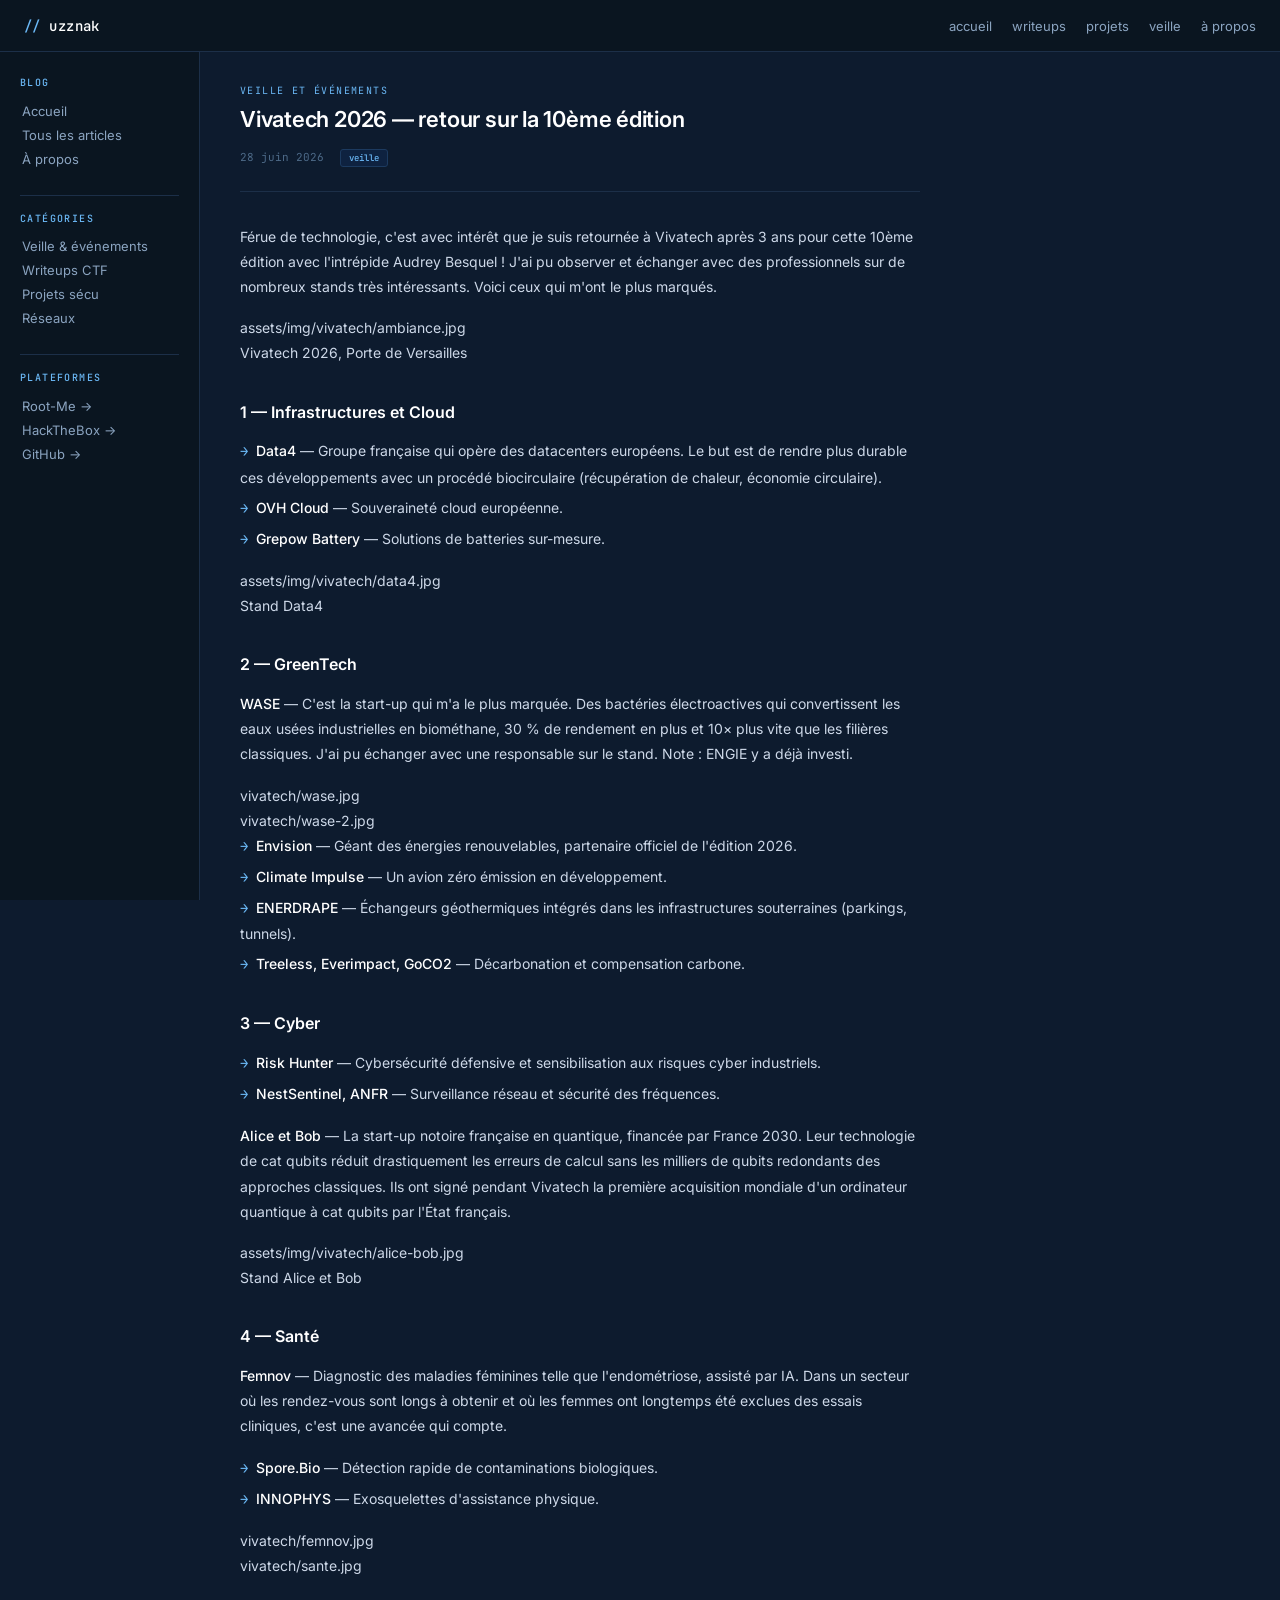
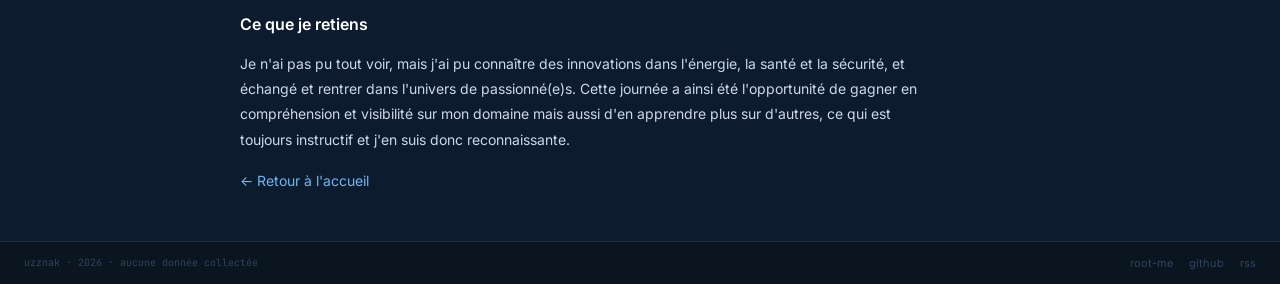
==== articles/vivatech-2026.html @ 24325f2f "creation dossier article + page Vivatech 2026 + module header js" ====
<!DOCTYPE html>
<html lang="fr">
<head>
  <meta charset="UTF-8">
  <meta name="viewport" content="width=device-width, initial-scale=1.0">
  <meta name="description" content="Retour sur Vivatech 2026 — WASE, Alice et Bob, Femnov, Risk Hunter.">
  <title>Vivatech 2026 — Uzznak</title>
  <link rel="stylesheet" href="../../style.css">
</head>
<body>

  <div id="header"></div>

  <div class="body">
    <div id="sidebar"></div>

    <main class="content">

      <div class="article-header">
        <div class="eyebrow">veille et événements</div>
        <h1>Vivatech 2026 — retour sur la 10ème édition</h1>
        <div class="article-meta">
          <span>28 juin 2026</span>
          <span class="badge veille">veille</span>
        </div>
      </div>

      <div class="article-body">

        <p>Férue de technologie, c'est avec intérêt que je suis retournée à Vivatech après 3 ans pour cette 10ème édition avec l'intrépide Audrey Besquel ! J'ai pu observer et échanger avec des professionnels sur de nombreux stands très intéressants. Voici ceux qui m'ont le plus marqués.</p>

        <!-- Image d'ambiance générale -->
        <figure>
          <img
            src="../../assets/img/vivatech/ambiance.jpg"
            alt="Vivatech 2026 — hall principal"
            class="article-img"
            onerror="this.style.display='none'; this.nextElementSibling.style.display='flex';">
          <div class="article-img-placeholder" style="display:none">
            
            <span>assets/img/vivatech/ambiance.jpg</span>
          </div>
          <figcaption class="article-img-caption">Vivatech 2026, Porte de Versailles</figcaption>
        </figure>

        <h2>1 — Infrastructures et Cloud</h2>

        <ul>
          <li><strong>Data4</strong> — Groupe française qui opère des datacenters européens. Le but est de rendre plus durable ces développements avec un procédé biocirculaire (récupération de chaleur, économie circulaire).</li>
          <li><strong>OVH Cloud</strong> — Souveraineté cloud européenne.</li>
          <li><strong>Grepow Battery</strong> — Solutions de batteries sur-mesure.</li>
        </ul>

        <figure>
          <img
            src="../../assets/img/vivatech/data4.jpg"
            alt="Stand Data4 — datacenter biocirculaire"
            class="article-img"
            onerror="this.style.display='none'; this.nextElementSibling.style.display='flex';">
          <div class="article-img-placeholder" style="display:none">
            
            <span>assets/img/vivatech/data4.jpg</span>
          </div>
          <figcaption class="article-img-caption">Stand Data4</figcaption>
        </figure>

        <h2>2 — GreenTech</h2>

        <p><strong>WASE</strong> — C'est la start-up qui m'a le plus marquée. Des bactéries électroactives qui convertissent les eaux usées industrielles en biométhane, 30 % de rendement en plus et 10× plus vite que les filières classiques. J'ai pu échanger avec une responsable sur le stand. Note : ENGIE y a déjà investi.</p>

        <div class="article-img-grid">
          <figure>
            <img
              src="../../assets/img/vivatech/wase.jpg"
              alt="Stand WASE"
              class="article-img"
              onerror="this.style.display='none'; this.nextElementSibling.style.display='flex';">
            <div class="article-img-placeholder" style="display:none">
              <span></span>
              <span>vivatech/wase.jpg</span>
            </div>
          </figure>
          <figure>
            <img
              src="../../assets/img/vivatech/wase-2.jpg"
              alt="Stand WASE — détail"
              class="article-img"
              onerror="this.style.display='none'; this.nextElementSibling.style.display='flex';">
            <div class="article-img-placeholder" style="display:none">
              
              <span>vivatech/wase-2.jpg</span>
            </div>
          </figure>
        </div>

        <ul>
          <li><strong>Envision</strong> — Géant des énergies renouvelables, partenaire officiel de l'édition 2026.</li>
          <li><strong>Climate Impulse</strong> — Un avion zéro émission en développement.</li>
          <li><strong>ENERDRAPE</strong> — Échangeurs géothermiques intégrés dans les infrastructures souterraines (parkings, tunnels).</li>
          <li><strong>Treeless, Everimpact, GoCO2</strong> — Décarbonation et compensation carbone.</li>
        </ul>

        <h2>3 — Cyber</h2>

        <ul>
          <li><strong>Risk Hunter</strong> — Cybersécurité défensive et sensibilisation aux risques cyber industriels.</li>
          <li><strong>NestSentinel, ANFR</strong> — Surveillance réseau et sécurité des fréquences.</li>
        </ul>

        <p><strong>Alice et Bob</strong> — La start-up notoire française en quantique, financée par France 2030. Leur technologie de cat qubits réduit drastiquement les erreurs de calcul sans les milliers de qubits redondants des approches classiques. Ils ont signé pendant Vivatech la première acquisition mondiale d'un ordinateur quantique à cat qubits par l'État français.</p>

        <figure>
          <img
            src="../../assets/img/vivatech/alice-bob.jpg"
            alt="Stand Alice et Bob — quantique"
            class="article-img"
            onerror="this.style.display='none'; this.nextElementSibling.style.display='flex';">
          <div class="article-img-placeholder" style="display:none">
            
            <span>assets/img/vivatech/alice-bob.jpg</span>
          </div>
          <figcaption class="article-img-caption">Stand Alice et Bob</figcaption>
        </figure>

        <h2>4 — Santé</h2>

        <p><strong>Femnov</strong> — Diagnostic des maladies féminines telle que l'endométriose, assisté par IA. Dans un secteur où les rendez-vous sont longs à obtenir et où les femmes ont longtemps été exclues des essais cliniques, c'est une avancée qui compte.</p>

        <ul>
          <li><strong>Spore.Bio</strong> — Détection rapide de contaminations biologiques.</li>
          <li><strong>INNOPHYS</strong> — Exosquelettes d'assistance physique.</li>
        </ul>

        <div class="article-img-grid">
          <figure>
            <img
              src="../../assets/img/vivatech/femnov.jpg"
              alt="Stand Femnov"
              class="article-img"
              onerror="this.style.display='none'; this.nextElementSibling.style.display='flex';">
            <div class="article-img-placeholder" style="display:none">
              
              <span>vivatech/femnov.jpg</span>
            </div>
          </figure>
          <figure>
            <img
              src="../../assets/img/vivatech/sante.jpg"
              alt="Zone santé Vivatech"
              class="article-img"
              onerror="this.style.display='none'; this.nextElementSibling.style.display='flex';">
            <div class="article-img-placeholder" style="display:none">
              
              <span>vivatech/sante.jpg</span>
            </div>
          </figure>
        </div>

        <h2>Ce que je retiens</h2>

        <p>Je n'ai pas pu tout voir, mais j'ai pu connaître des innovations dans l'énergie, la santé et la sécurité, et échangé et rentrer dans l'univers de passionné(e)s. Cette journée a ainsi été l'opportunité de gagner en compréhension et visibilité sur mon domaine mais aussi d'en apprendre plus sur d'autres, ce qui est toujours instructif et j'en suis donc reconnaissante.</p>

        <p><a href="../../index.html">← Retour à l'accueil</a></p>

      </div>
    </main>
  </div>

  <div id="footer"></div>

  <script src="../../components.js" data-root="../../"></script>
</body>
</html>
---- style.css ----
@import url('https://fonts.googleapis.com/css2?family=Inter:wght@400;500;600&family=JetBrains+Mono:wght@400;500&display=swap');

/* ── Variables ── */
:root {
  --bg-base:      #0d1b2e;
  --bg-dark:      #0a1520;
  --bg-card:      #0a1827;
  --border:       #1c2f48;
  --border-light: #122035;
  --accent:       #6bb8f5;
  --text-primary: #ffffff;
  --text-body:    #cdd8e8;
  --text-muted:   #8ba4c0;
  --text-dim:     #4d6a88;
  --text-faint:   #2d4560;
  --font-sans:    'Inter', sans-serif;
  --font-mono:    'JetBrains Mono', monospace;
  --radius:       6px;
}

/* ── Reset ── */
*, *::before, *::after { box-sizing: border-box; margin: 0; padding: 0; }
a { text-decoration: none; color: inherit; }
ul { list-style: none; }

/* ── Layout global ── */
body {
  font-family: var(--font-sans);
  background: var(--bg-base);
  color: var(--text-body);
  min-height: 100vh;
  display: grid;
  grid-template-rows: 52px 1fr auto;
  grid-template-columns: 1fr;
}

/* ── Header ── */
.header {
  background: var(--bg-dark);
  border-bottom: 1px solid var(--border);
  display: flex;
  align-items: center;
  justify-content: space-between;
  padding: 0 1.5rem;
  position: sticky;
  top: 0;
  z-index: 100;
}

.logo {
  font-family: var(--font-mono);
  font-size: 14px;
  font-weight: 500;
  color: var(--text-primary);
  letter-spacing: 0.03em;
}

.logo em {
  color: var(--accent);
  font-style: normal;
}

.nav {
  display: flex;
  gap: 1.25rem;
  align-items: center;
}

.nav a {
  font-size: 13px;
  color: var(--text-muted);
  transition: color 0.12s;
}

.nav a:hover,
.nav a.active {
  color: var(--text-primary);
}

/* ── Body : sidebar + contenu ── */
.body {
  display: grid;
  grid-template-columns: 200px 1fr;
}

/* ── Sidebar ── */
.sidebar {
  background: var(--bg-dark);
  border-right: 1px solid var(--border);
  padding: 1.5rem 0;
  position: sticky;
  top: 52px;
  height: calc(100vh - 52px);
  overflow-y: auto;
}

.sidebar-section {
  margin-bottom: 1.5rem;
  padding: 0 1.25rem;
}

.sidebar-heading {
  font-family: var(--font-mono);
  font-size: 10px;
  font-weight: 500;
  color: var(--accent);
  letter-spacing: 0.14em;
  text-transform: uppercase;
  margin-bottom: 0.6rem;
}

.sidebar-link {
  display: block;
  font-size: 13px;
  color: var(--text-muted);
  padding: 4px 0 4px 10px;
  margin-left: -10px;
  border-left: 2px solid transparent;
  transition: color 0.12s, border-color 0.12s;
  cursor: pointer;
}

.sidebar-link:hover { color: var(--text-primary); }

.sidebar-link.active {
  color: var(--text-primary);
  border-left-color: var(--accent);
}

.sidebar-divider {
  border: none;
  border-top: 1px solid var(--border);
  margin: 1rem 1.25rem;
}

/* ── Contenu principal ── */
.content {
  padding: 2rem 2.5rem;
  max-width: 760px;
}

.eyebrow {
  font-family: var(--font-mono);
  font-size: 10px;
  color: var(--accent);
  letter-spacing: 0.14em;
  text-transform: uppercase;
  margin-bottom: 0.5rem;
}

.content h1 {
  font-size: 26px;
  font-weight: 600;
  color: var(--text-primary);
  letter-spacing: -0.01em;
  line-height: 1.3;
  margin-bottom: 0.4rem;
}

.content-sub {
  font-size: 14px;
  color: var(--text-muted);
  line-height: 1.6;
  margin-bottom: 1.75rem;
}

/* ── Section label ── */
.section-label {
  font-family: var(--font-mono);
  font-size: 10px;
  color: var(--text-dim);
  letter-spacing: 0.14em;
  text-transform: uppercase;
  margin-bottom: 0.75rem;
  display: flex;
  align-items: center;
  gap: 0.75rem;
}

.section-label::after {
  content: '';
  flex: 1;
  height: 1px;
  background: var(--border);
}

/* ── Liste articles ── */
.article-list {
  display: flex;
  flex-direction: column;
}

.article-row {
  display: grid;
  grid-template-columns: 60px 1fr 72px;
  gap: 0 1rem;
  align-items: start;
  padding: 0.875rem 0.5rem;
  border-bottom: 1px solid var(--border-light);
  cursor: pointer;
  border-radius: var(--radius);
  transition: background 0.1s;
  margin: 0 -0.5rem;
}

.article-row:hover { background: var(--bg-card); }

.article-row.ghost { opacity: 0.35; pointer-events: none; }

.article-date {
  font-family: var(--font-mono);
  font-size: 10px;
  color: var(--text-faint);
  line-height: 1.5;
  padding-top: 2px;
}

.article-title {
  font-size: 14px;
  font-weight: 500;
  color: var(--text-body);
  margin-bottom: 3px;
  line-height: 1.4;
}

.article-desc {
  font-size: 12px;
  color: var(--text-dim);
}

/* ── Badges catégorie ── */
.badge {
  font-family: var(--font-mono);
  font-size: 9px;
  font-weight: 500;
  padding: 2px 8px;
  border-radius: 3px;
  display: inline-block;
  margin-top: 2px;
  text-align: center;
}

.badge.veille  { background: #0e2240; color: var(--accent);  border: 1px solid #1c3a5f; }
.badge.writeup { background: #1f1505; color: #d4893a; border: 1px solid #3a2510; }
.badge.projet  { background: #0d2015; color: #3ab070; border: 1px solid #1a4028; }
.badge.reseau  { background: #1a1030; color: #9b6de0; border: 1px solid #352060; }

/* ── Badge épinglé ── */
.pinned {
  font-family: var(--font-mono);
  font-size: 8px;
  color: #d4893a;
  background: #1f1505;
  border: 1px solid #3a2510;
  padding: 1px 5px;
  border-radius: 2px;
  margin-left: 6px;
  vertical-align: middle;
}

/* ── Cards thèmes ── */
.theme-cards {
  display: grid;
  grid-template-columns: 1fr 1fr;
  gap: 0.75rem;
  margin-top: 1rem;
}

.theme-card {
  background: var(--bg-card);
  border: 1px solid var(--border);
  border-radius: var(--radius);
  padding: 0.875rem 1rem;
  cursor: pointer;
  transition: border-color 0.12s;
  text-decoration: none;
  display: block;
}

.theme-card:hover { border-color: var(--accent); }

.theme-card-title {
  font-size: 13px;
  font-weight: 500;
  color: var(--accent);
  margin-bottom: 4px;
}

.theme-card-desc {
  font-size: 12px;
  color: var(--text-dim);
  line-height: 1.5;
}

/* ── Footer ── */
.footer {
  background: var(--bg-dark);
  border-top: 1px solid var(--border);
  padding: 0.875rem 1.5rem;
  display: flex;
  justify-content: space-between;
  align-items: center;
}

.footer-text {
  font-family: var(--font-mono);
  font-size: 10px;
  color: var(--text-faint);
}

.footer-links {
  display: flex;
  gap: 1rem;
}

.footer-links a {
  font-size: 11px;
  color: var(--text-faint);
  transition: color 0.12s;
}

.footer-links a:hover { color: var(--accent); }

/* ── Page article ── */
.article-header {
  margin-bottom: 2rem;
  padding-bottom: 1.5rem;
  border-bottom: 1px solid var(--border);
}

.article-header h1 {
  font-size: 22px;
  font-weight: 600;
  color: var(--text-primary);
  line-height: 1.35;
  margin-bottom: 0.75rem;
}

.article-meta {
  display: flex;
  gap: 1rem;
  align-items: center;
  font-family: var(--font-mono);
  font-size: 11px;
  color: var(--text-dim);
}

.article-body {
  font-size: 14px;
  line-height: 1.8;
  color: var(--text-body);
}

.article-body h2 {
  font-size: 16px;
  font-weight: 600;
  color: var(--text-primary);
  margin: 2rem 0 0.75rem;
}

.article-body h3 {
  font-size: 14px;
  font-weight: 500;
  color: var(--accent);
  margin: 1.5rem 0 0.5rem;
  font-family: var(--font-mono);
  letter-spacing: 0.04em;
  text-transform: uppercase;
  font-size: 11px;
}

.article-body p { margin-bottom: 1rem; }

.article-body ul {
  list-style: none;
  margin-bottom: 1rem;
  display: flex;
  flex-direction: column;
  gap: 0.3rem;
}

.article-body ul li::before {
  content: '→ ';
  color: var(--accent);
  font-family: var(--font-mono);
}

.article-body strong { color: var(--text-primary); font-weight: 500; }

.article-body a { color: var(--accent); border-bottom: 1px solid transparent; transition: border-color 0.12s; }
.article-body a:hover { border-bottom-color: var(--accent); }

/* ── Responsive minimal ── */
@media (max-width: 640px) {
  .body { grid-template-columns: 1fr; }
  .sidebar { display: none; }
  .content { padding: 1.25rem; }
  .theme-cards { grid-template-columns: 1fr; }
  .article-row { grid-template-columns: 50px 1fr; }
  .badge { display: none; }
}
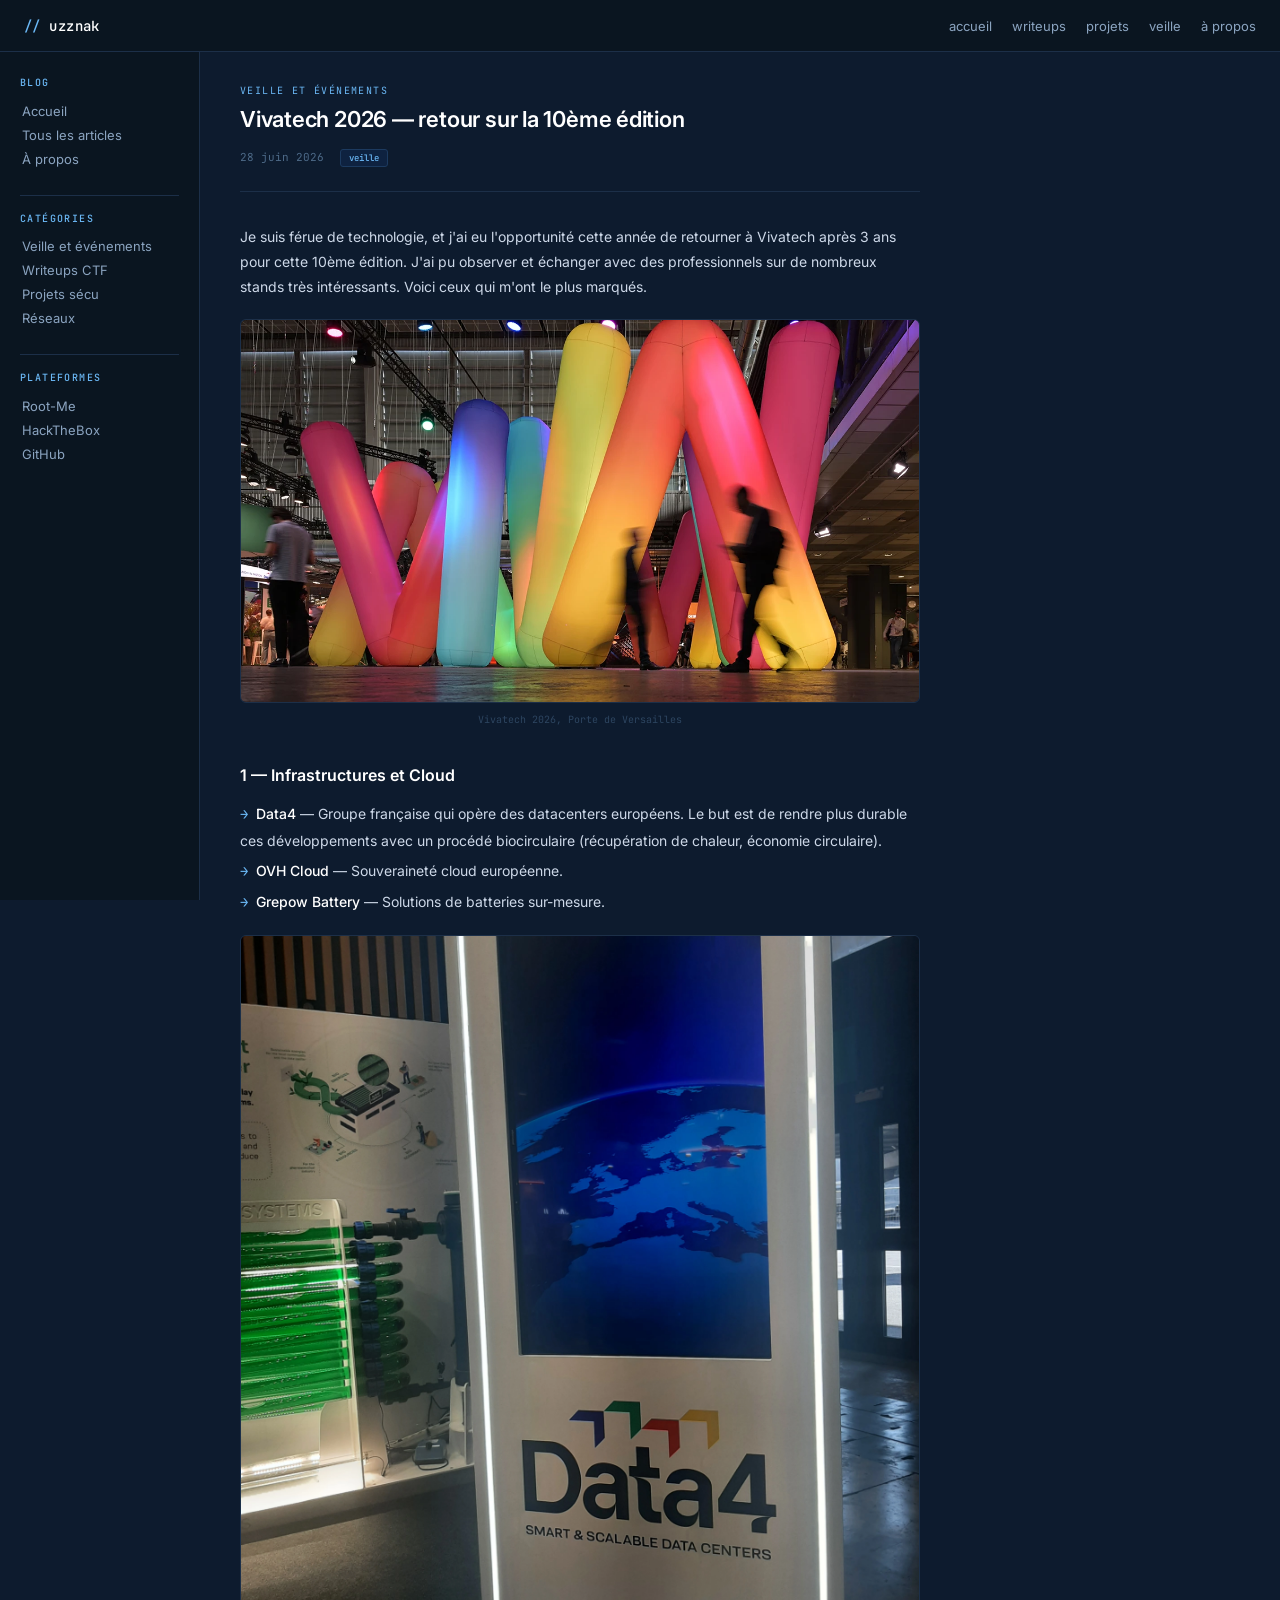
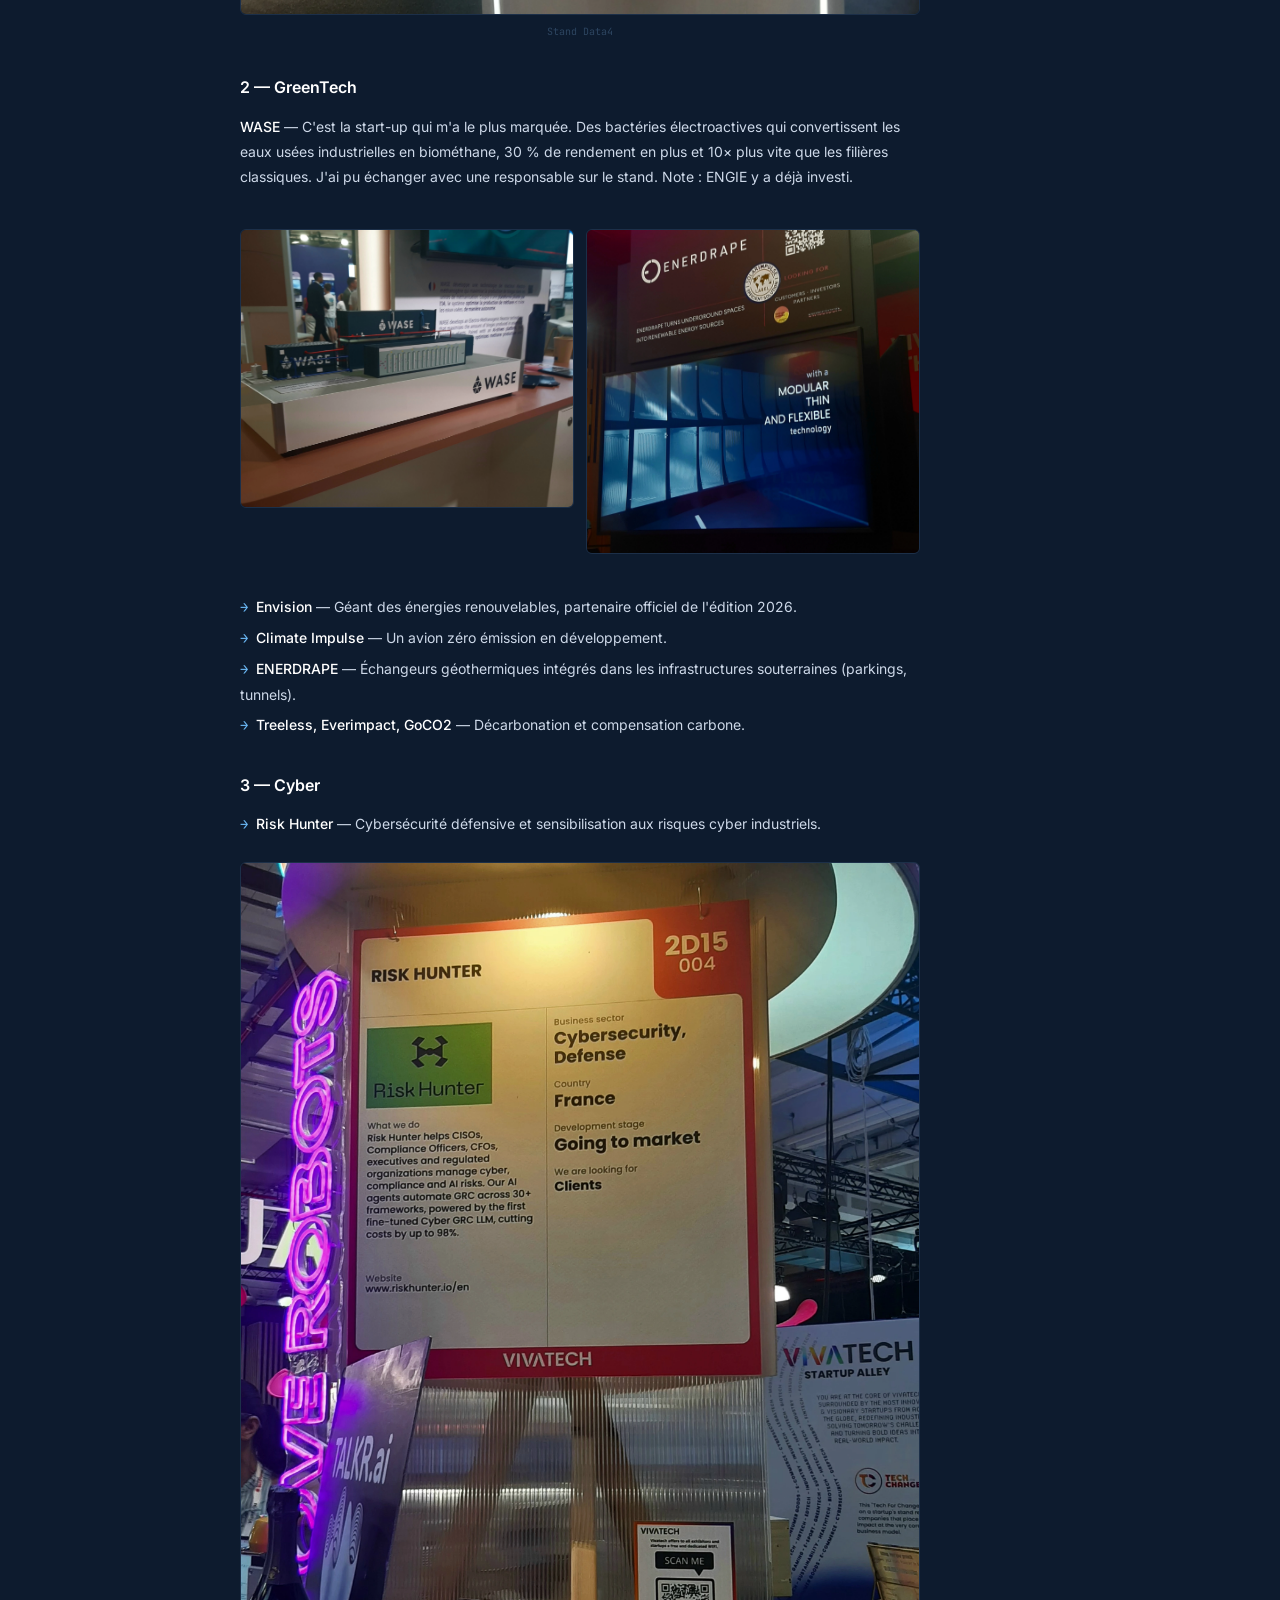
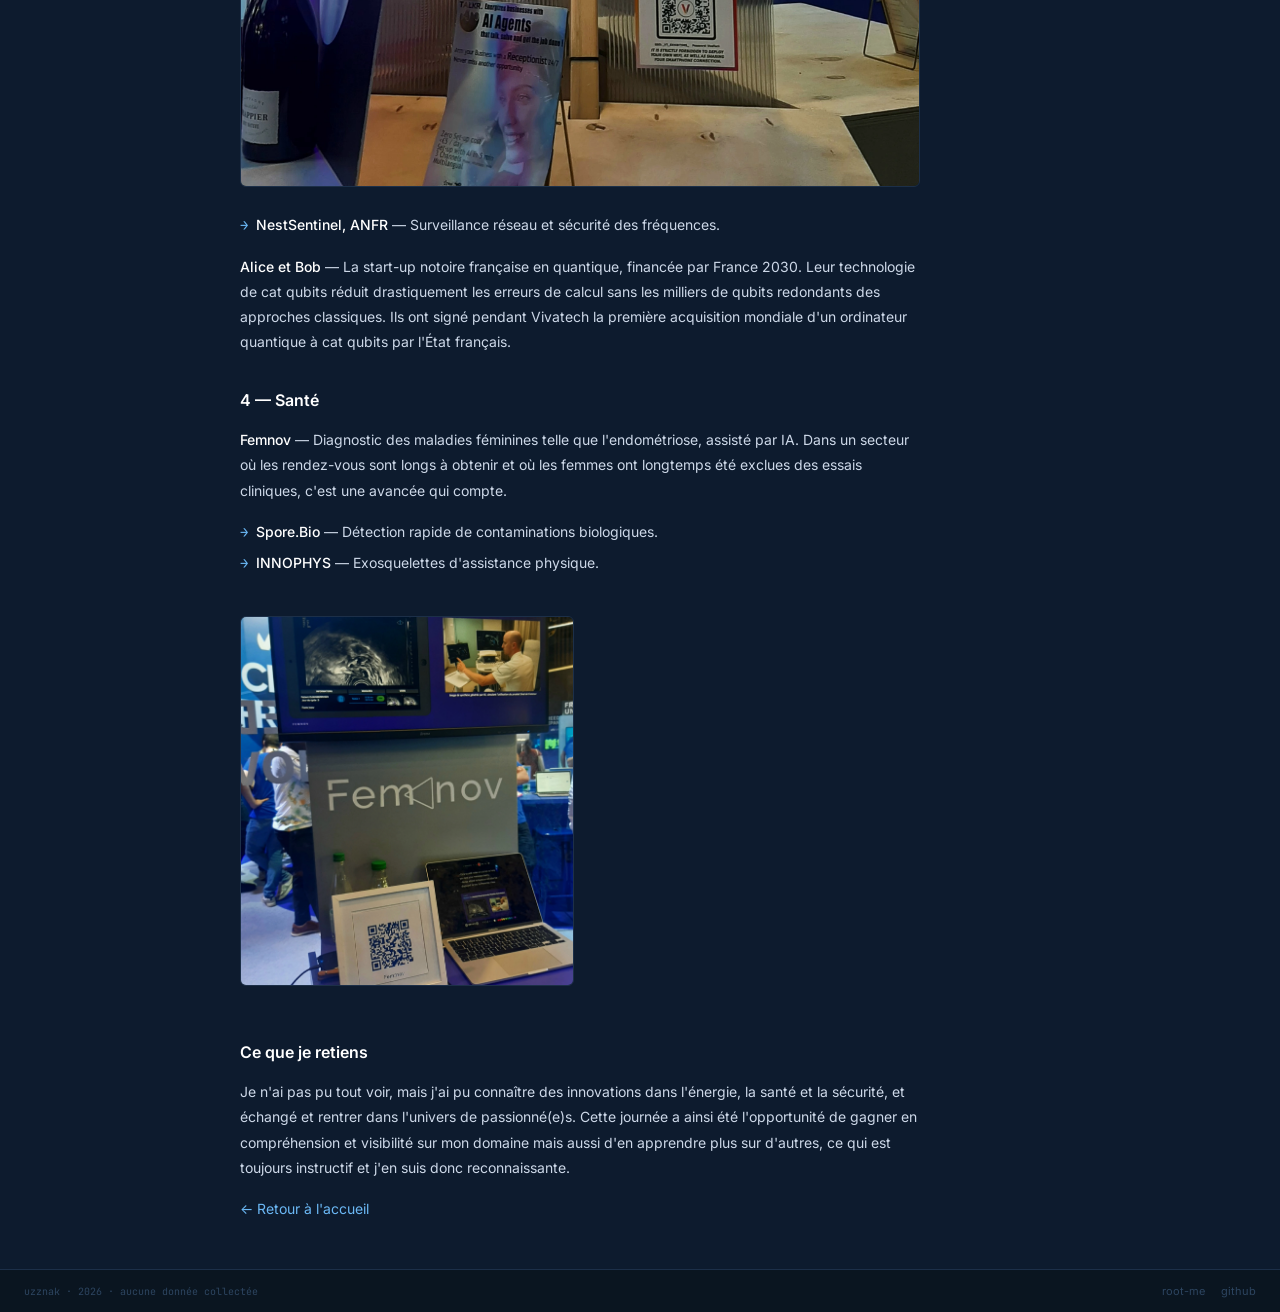
==== commit 7c540fa0: "ajout dossier assets + images vivatech 2026" ====
--- a/articles/vivatech-2026.html
+++ b/articles/vivatech-2026.html
@@ -8,6 +8,7 @@
   <link rel="stylesheet" href="../../style.css">
 </head>
 <body>
+
 
   <div id="header"></div>
 
@@ -27,12 +28,14 @@
 
       <div class="article-body">
 
-        <p>Férue de technologie, c'est avec intérêt que je suis retournée à Vivatech après 3 ans pour cette 10ème édition avec l'intrépide Audrey Besquel ! J'ai pu observer et échanger avec des professionnels sur de nombreux stands très intéressants. Voici ceux qui m'ont le plus marqués.</p>
+        <p>Je suis férue de technologie, et j'ai eu l'opportunité cette année de retourner à Vivatech après 3 ans pour cette 10ème édition.
+          
+        J'ai pu observer et échanger avec des professionnels sur de nombreux stands très intéressants. Voici ceux qui m'ont le plus marqués.</p>
 
         <!-- Image d'ambiance générale -->
         <figure>
           <img
-            src="../../assets/img/vivatech/ambiance.jpg"
+            src="../../assets/img/vivatech/entry.webp"
             alt="Vivatech 2026 — hall principal"
             class="article-img"
             onerror="this.style.display='none'; this.nextElementSibling.style.display='flex';">
@@ -53,7 +56,7 @@
 
         <figure>
           <img
-            src="../../assets/img/vivatech/data4.jpg"
+            src="../../assets/img/vivatech/data4.webp"
             alt="Stand Data4 — datacenter biocirculaire"
             class="article-img"
             onerror="this.style.display='none'; this.nextElementSibling.style.display='flex';">
@@ -71,7 +74,7 @@
         <div class="article-img-grid">
           <figure>
             <img
-              src="../../assets/img/vivatech/wase.jpg"
+              src="../../assets/img/vivatech/wase.webp"
               alt="Stand WASE"
               class="article-img"
               onerror="this.style.display='none'; this.nextElementSibling.style.display='flex';">
@@ -82,7 +85,7 @@
           </figure>
           <figure>
             <img
-              src="../../assets/img/vivatech/wase-2.jpg"
+              src="../../assets/img/vivatech/enerdrape.webp"
               alt="Stand WASE — détail"
               class="article-img"
               onerror="this.style.display='none'; this.nextElementSibling.style.display='flex';">
@@ -104,14 +107,28 @@
 
         <ul>
           <li><strong>Risk Hunter</strong> — Cybersécurité défensive et sensibilisation aux risques cyber industriels.</li>
+
+           <figure>
+            <img
+              src="../../assets/img/vivatech/risk-hunter.webp"
+              alt="Stand WASE"
+              class="article-img"
+              onerror="this.style.display='none'; this.nextElementSibling.style.display='flex';">
+            <div class="article-img-placeholder" style="display:none">
+              <span></span>
+              <span>vivatech/wase.jpg</span>
+            </div>
+          </figure>
+          <figure>
+
           <li><strong>NestSentinel, ANFR</strong> — Surveillance réseau et sécurité des fréquences.</li>
         </ul>
 
         <p><strong>Alice et Bob</strong> — La start-up notoire française en quantique, financée par France 2030. Leur technologie de cat qubits réduit drastiquement les erreurs de calcul sans les milliers de qubits redondants des approches classiques. Ils ont signé pendant Vivatech la première acquisition mondiale d'un ordinateur quantique à cat qubits par l'État français.</p>
 
-        <figure>
+        <!-- <figure>
           <img
-            src="../../assets/img/vivatech/alice-bob.jpg"
+            src="../../assets/img/vivatech/alice-bob.webp"
             alt="Stand Alice et Bob — quantique"
             class="article-img"
             onerror="this.style.display='none'; this.nextElementSibling.style.display='flex';">
@@ -120,7 +137,7 @@
             <span>assets/img/vivatech/alice-bob.jpg</span>
           </div>
           <figcaption class="article-img-caption">Stand Alice et Bob</figcaption>
-        </figure>
+        </figure> -->
 
         <h2>4 — Santé</h2>
 
@@ -134,7 +151,7 @@
         <div class="article-img-grid">
           <figure>
             <img
-              src="../../assets/img/vivatech/femnov.jpg"
+              src="../../assets/img/vivatech/femnov.webp"
               alt="Stand Femnov"
               class="article-img"
               onerror="this.style.display='none'; this.nextElementSibling.style.display='flex';">
@@ -143,7 +160,7 @@
               <span>vivatech/femnov.jpg</span>
             </div>
           </figure>
-          <figure>
+          <!-- <figure>
             <img
               src="../../assets/img/vivatech/sante.jpg"
               alt="Zone santé Vivatech"
@@ -153,7 +170,7 @@
               
               <span>vivatech/sante.jpg</span>
             </div>
-          </figure>
+          </figure> -->
         </div>
 
         <h2>Ce que je retiens</h2>
--- a/style.css
+++ b/style.css
@@ -398,4 +398,53 @@
   .theme-cards { grid-template-columns: 1fr; }
   .article-row { grid-template-columns: 50px 1fr; }
   .badge { display: none; }
-}+}
+
+/* ── Images dans les articles ── */
+.article-img {
+  width: 100%;
+  border-radius: var(--radius);
+  border: 1px solid var(--border);
+  margin: 1.25rem 0;
+  display: block;
+  background: var(--bg-card);
+}
+
+.article-img-placeholder {
+  width: 100%;
+  aspect-ratio: 16 / 9;
+  border-radius: var(--radius);
+  border: 1px dashed var(--border);
+  background: var(--bg-card);
+  display: flex;
+  flex-direction: column;
+  align-items: center;
+  justify-content: center;
+  gap: 0.4rem;
+  margin: 1.25rem 0;
+  color: var(--text-dim);
+  font-family: var(--font-mono);
+  font-size: 11px;
+}
+
+.article-img-placeholder span {
+  font-size: 11px;
+  color: var(--text-faint);
+}
+
+.article-img-grid {
+  display: grid;
+  grid-template-columns: 1fr 1fr;
+  gap: 0.75rem;
+  margin: 1.25rem 0;
+}
+
+.article-img-caption {
+  font-family: var(--font-mono);
+  font-size: 10px;
+  color: var(--text-faint);
+  text-align: center;
+  margin-top: -0.75rem;
+  margin-bottom: 1.25rem;
+}
+
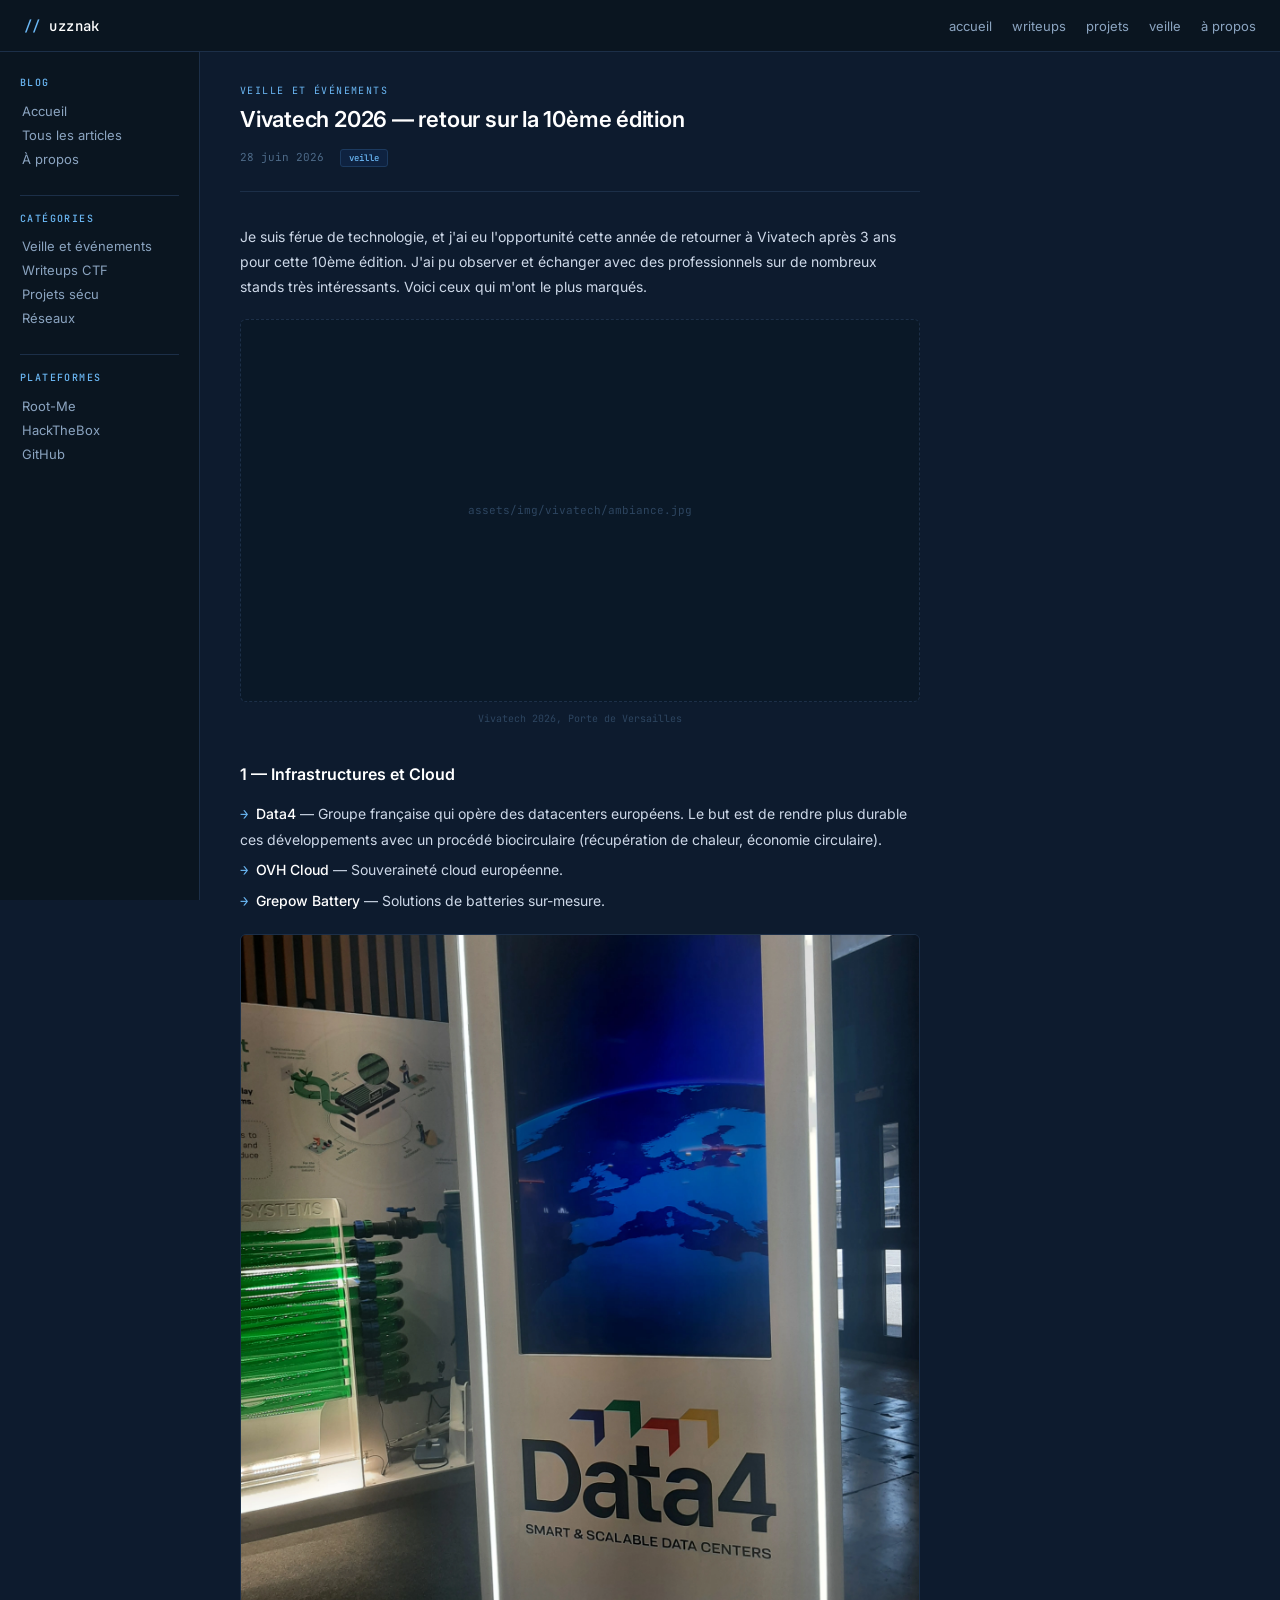
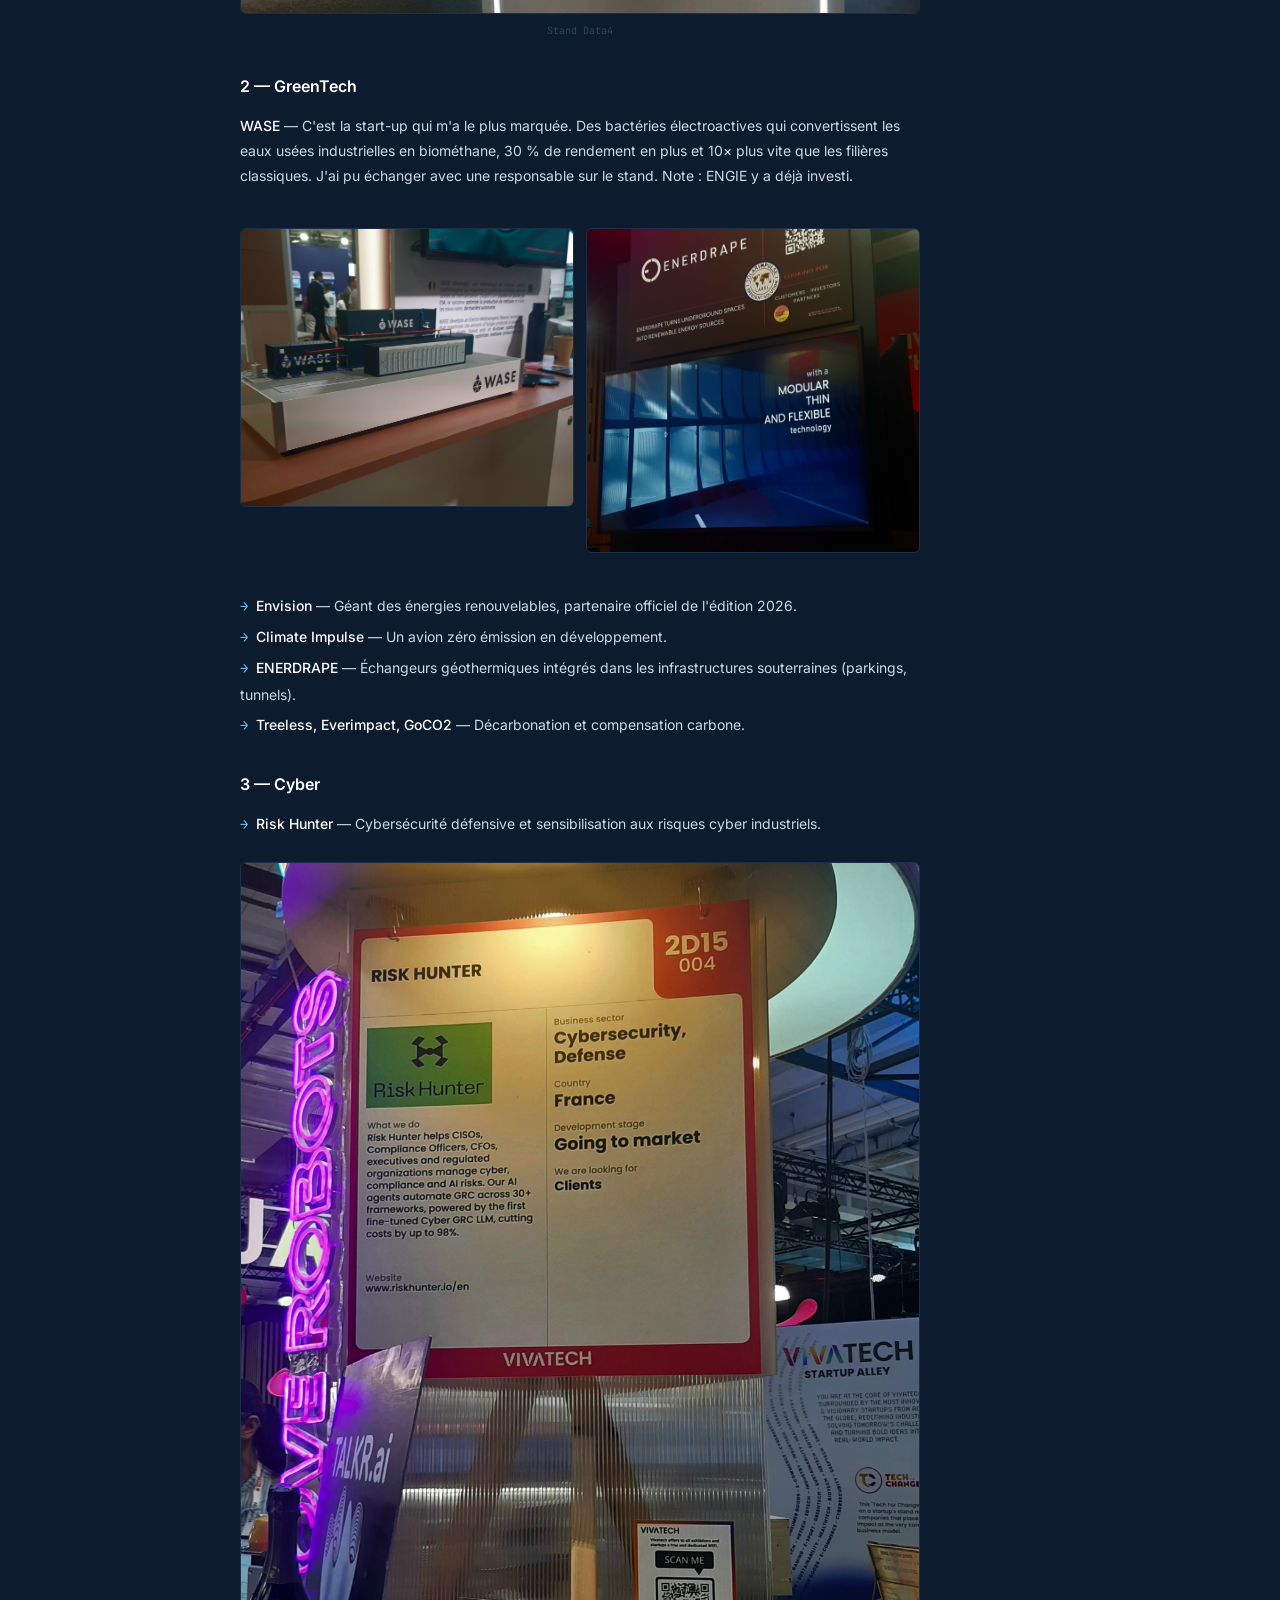
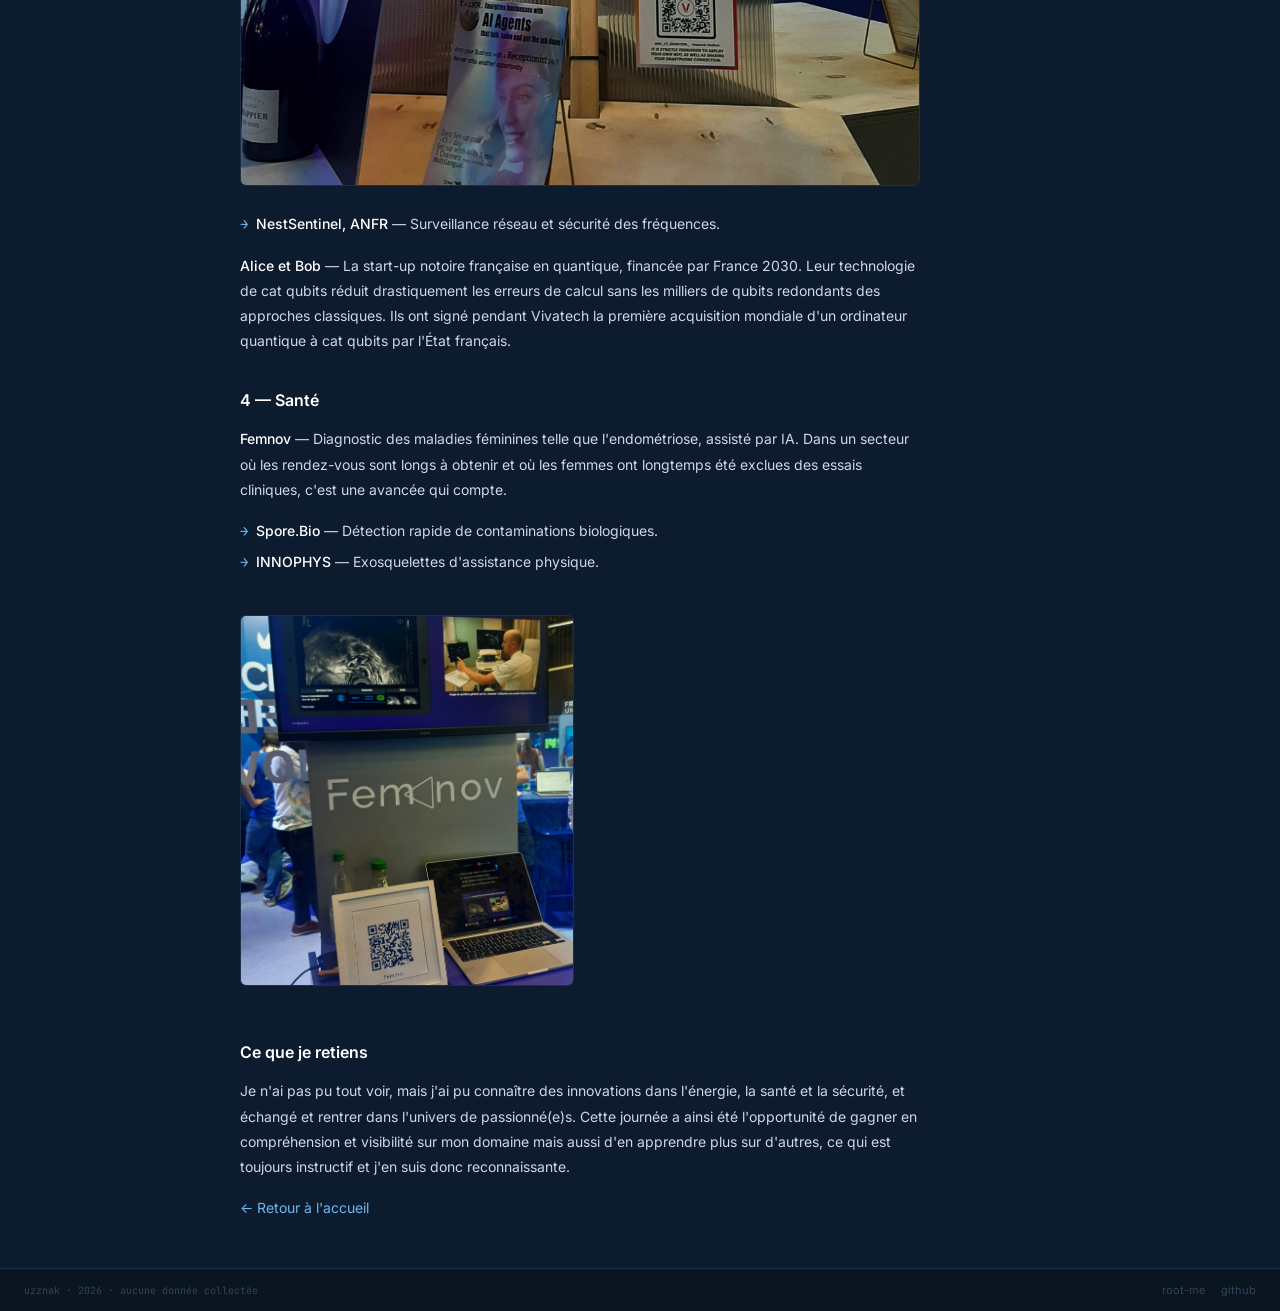
==== commit 382e26ca: "Update vivatech-2026.html" ====
--- a/articles/vivatech-2026.html
+++ b/articles/vivatech-2026.html
@@ -5,7 +5,7 @@
   <meta name="viewport" content="width=device-width, initial-scale=1.0">
   <meta name="description" content="Retour sur Vivatech 2026 — WASE, Alice et Bob, Femnov, Risk Hunter.">
   <title>Vivatech 2026 — Uzznak</title>
-  <link rel="stylesheet" href="../../style.css">
+  <link rel="stylesheet" href="../style.css">
 </head>
 <body>
 
@@ -35,7 +35,7 @@
         <!-- Image d'ambiance générale -->
         <figure>
           <img
-            src="../../assets/img/vivatech/entry.webp"
+            src="assets/img/vivatech/entry.webp"
             alt="Vivatech 2026 — hall principal"
             class="article-img"
             onerror="this.style.display='none'; this.nextElementSibling.style.display='flex';">
@@ -151,7 +151,7 @@
         <div class="article-img-grid">
           <figure>
             <img
-              src="../../assets/img/vivatech/femnov.webp"
+              src="../assets/img/vivatech/femnov.webp"
               alt="Stand Femnov"
               class="article-img"
               onerror="this.style.display='none'; this.nextElementSibling.style.display='flex';">
@@ -185,6 +185,6 @@
 
   <div id="footer"></div>
 
-  <script src="../../components.js" data-root="../../"></script>
+  <script src="../components.js" data-root="../"></script>
 </body>
-</html>+</html>
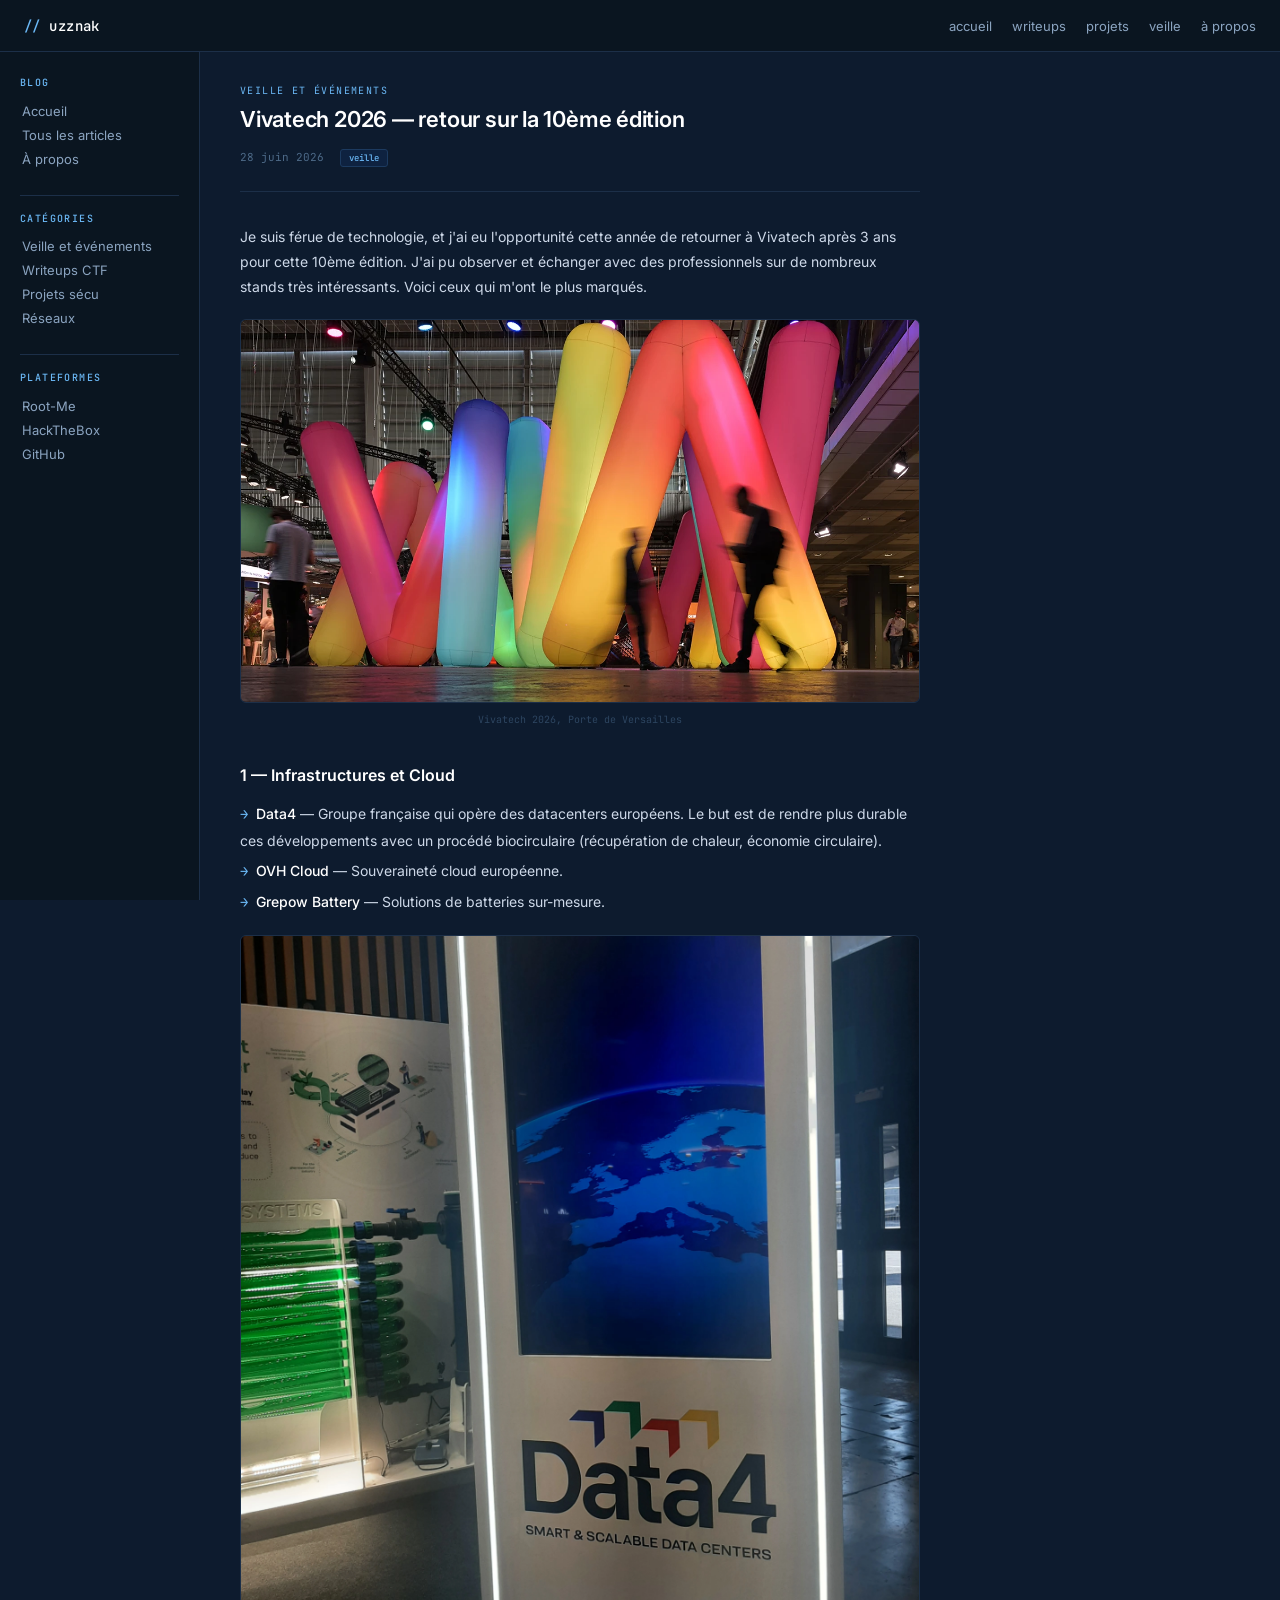
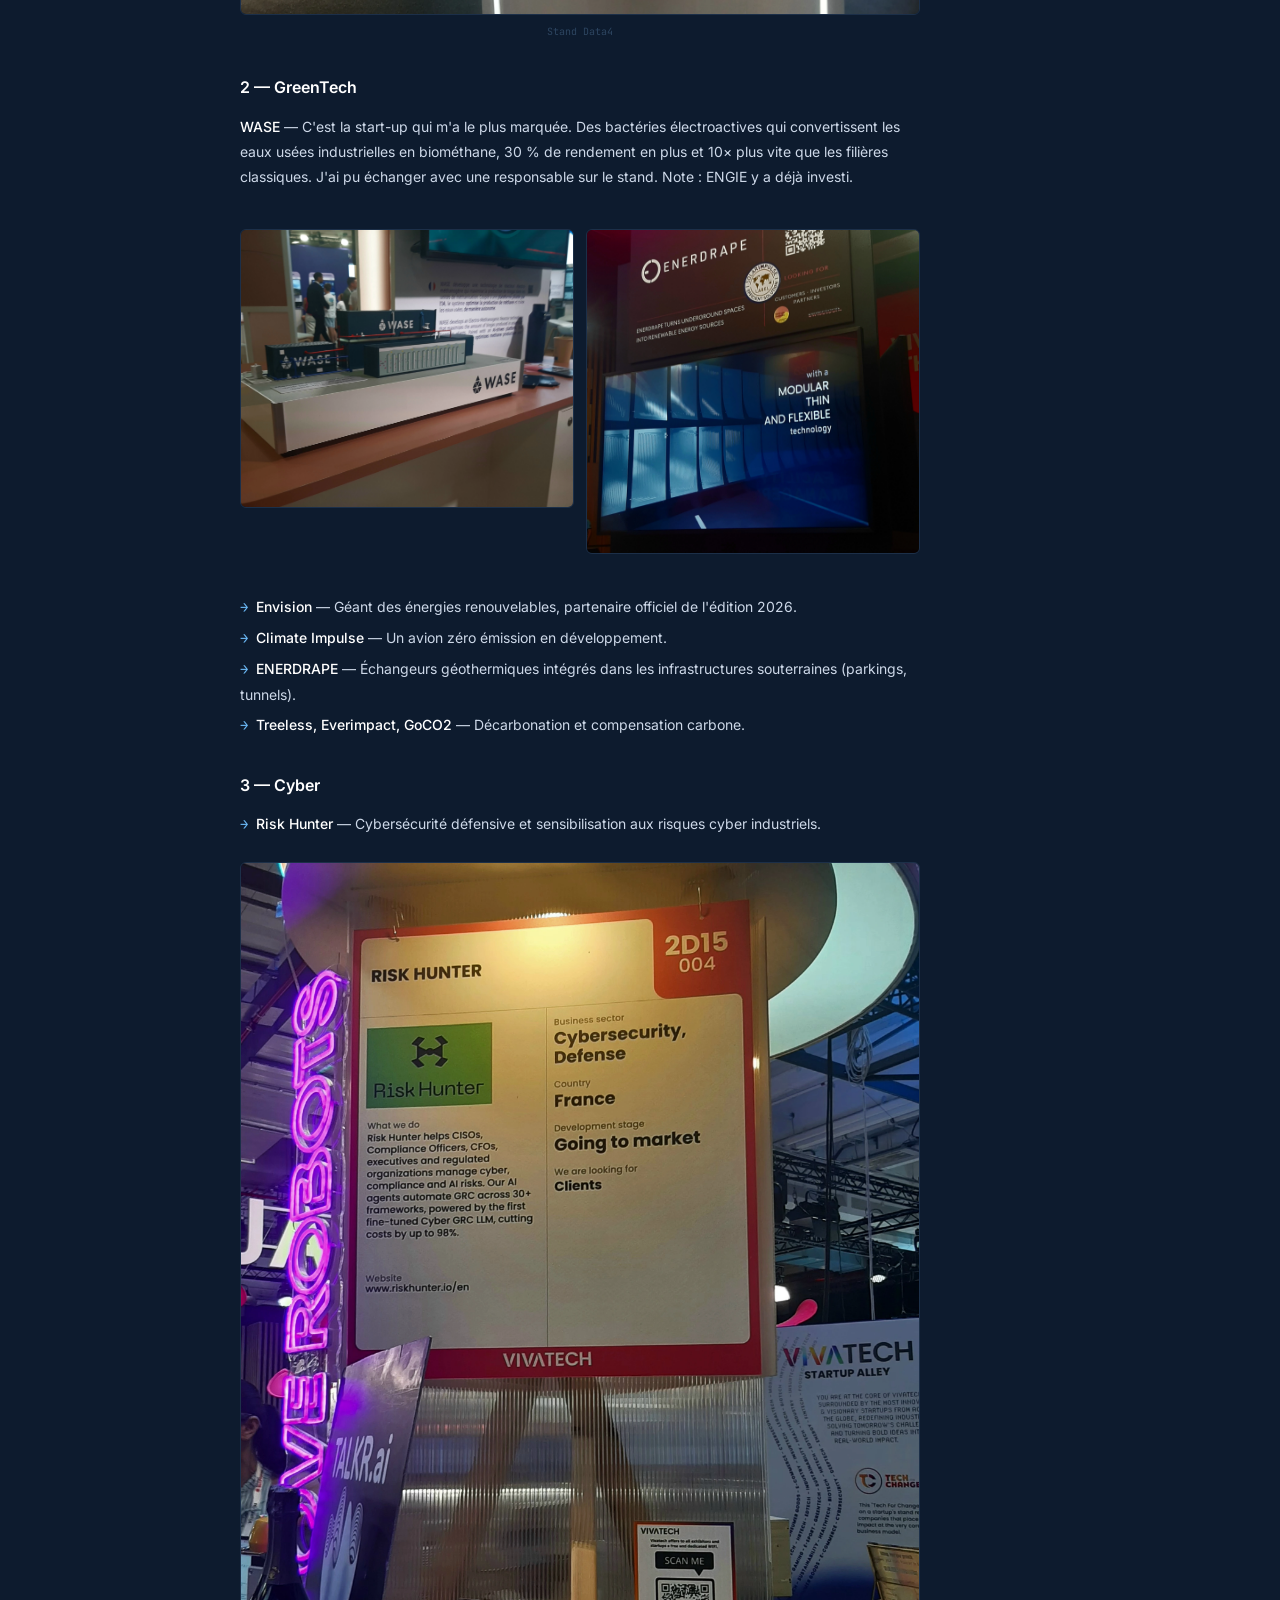
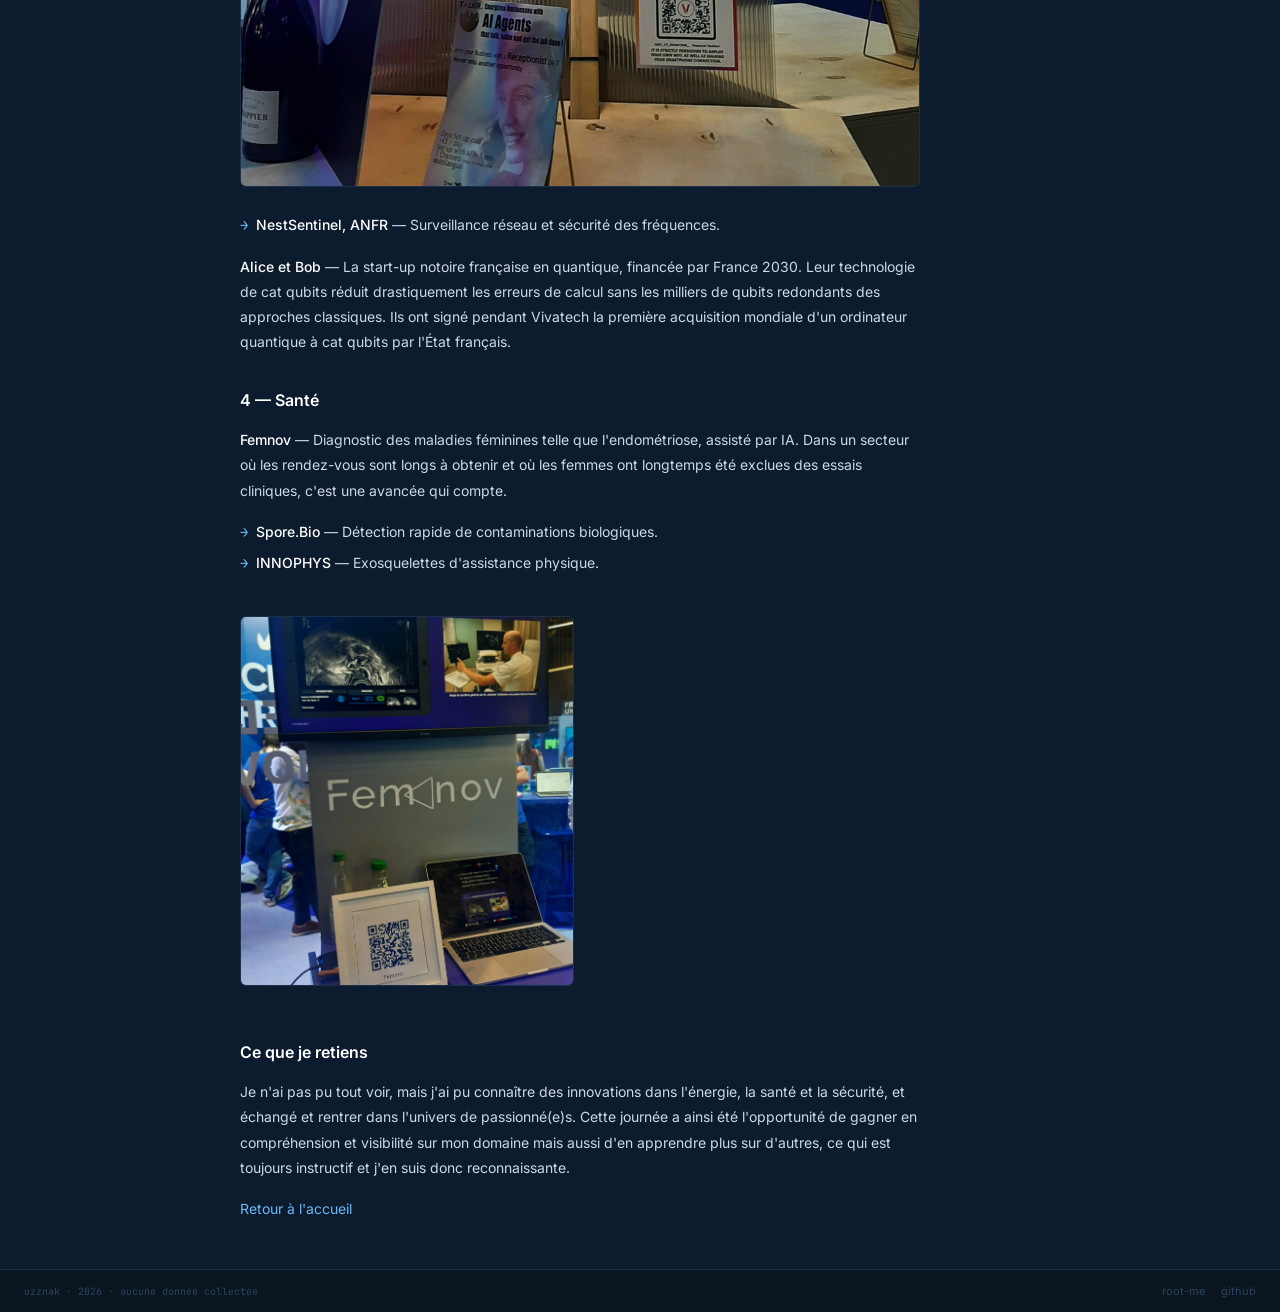
==== commit b1b30202: "Update vivatech-2026.html" ====
--- a/articles/vivatech-2026.html
+++ b/articles/vivatech-2026.html
@@ -35,7 +35,7 @@
         <!-- Image d'ambiance générale -->
         <figure>
           <img
-            src="assets/img/vivatech/entry.webp"
+            src="../assets/img/vivatech/entry.webp"
             alt="Vivatech 2026 — hall principal"
             class="article-img"
             onerror="this.style.display='none'; this.nextElementSibling.style.display='flex';">
@@ -56,7 +56,7 @@
 
         <figure>
           <img
-            src="../../assets/img/vivatech/data4.webp"
+            src="../assets/img/vivatech/data4.webp"
             alt="Stand Data4 — datacenter biocirculaire"
             class="article-img"
             onerror="this.style.display='none'; this.nextElementSibling.style.display='flex';">
@@ -74,7 +74,7 @@
         <div class="article-img-grid">
           <figure>
             <img
-              src="../../assets/img/vivatech/wase.webp"
+              src="../assets/img/vivatech/wase.webp"
               alt="Stand WASE"
               class="article-img"
               onerror="this.style.display='none'; this.nextElementSibling.style.display='flex';">
@@ -85,7 +85,7 @@
           </figure>
           <figure>
             <img
-              src="../../assets/img/vivatech/enerdrape.webp"
+              src="../assets/img/vivatech/enerdrape.webp"
               alt="Stand WASE — détail"
               class="article-img"
               onerror="this.style.display='none'; this.nextElementSibling.style.display='flex';">
@@ -110,7 +110,7 @@
 
            <figure>
             <img
-              src="../../assets/img/vivatech/risk-hunter.webp"
+              src="../assets/img/vivatech/risk-hunter.webp"
               alt="Stand WASE"
               class="article-img"
               onerror="this.style.display='none'; this.nextElementSibling.style.display='flex';">
@@ -128,7 +128,7 @@
 
         <!-- <figure>
           <img
-            src="../../assets/img/vivatech/alice-bob.webp"
+            src="../assets/img/vivatech/alice-bob.webp"
             alt="Stand Alice et Bob — quantique"
             class="article-img"
             onerror="this.style.display='none'; this.nextElementSibling.style.display='flex';">
@@ -177,7 +177,7 @@
 
         <p>Je n'ai pas pu tout voir, mais j'ai pu connaître des innovations dans l'énergie, la santé et la sécurité, et échangé et rentrer dans l'univers de passionné(e)s. Cette journée a ainsi été l'opportunité de gagner en compréhension et visibilité sur mon domaine mais aussi d'en apprendre plus sur d'autres, ce qui est toujours instructif et j'en suis donc reconnaissante.</p>
 
-        <p><a href="../../index.html">← Retour à l'accueil</a></p>
+        <p><a href="../index.html">Retour à l'accueil</a></p>
 
       </div>
     </main>
